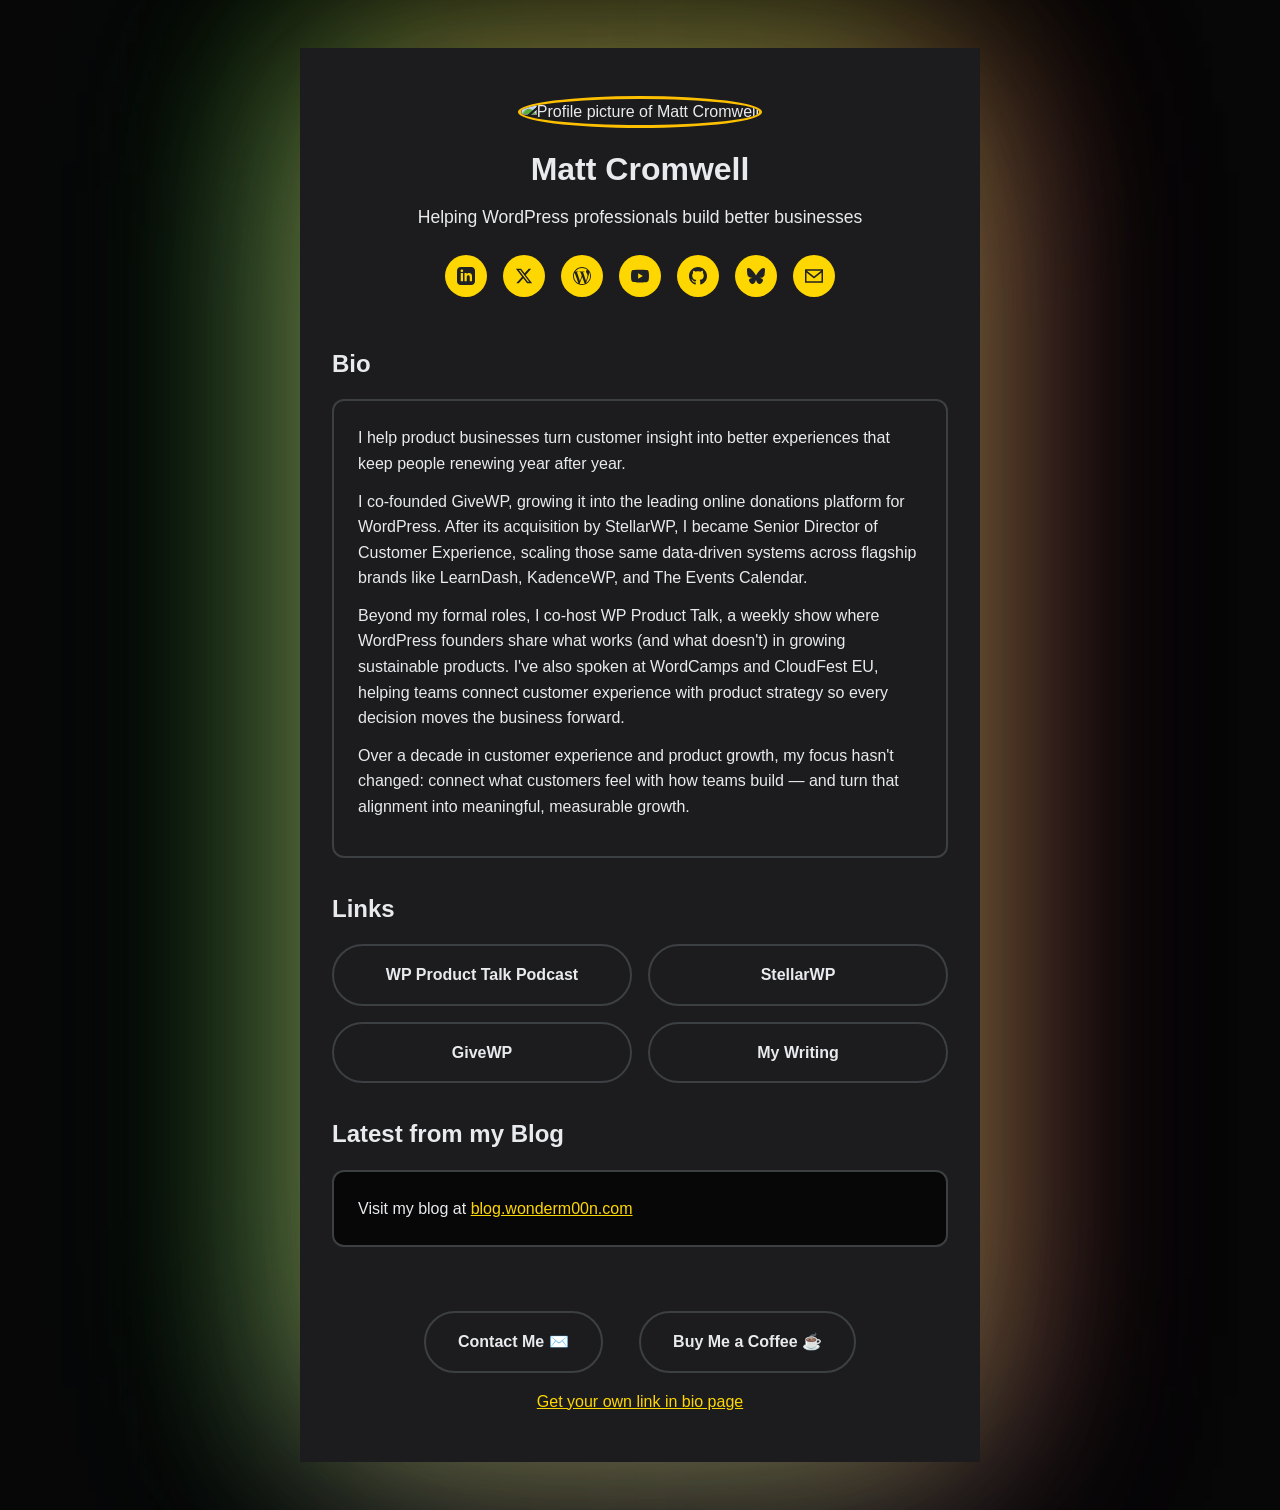
==== index.html @ 242f7da9 "Initial commit" ====
<!DOCTYPE html>
<html lang="en">
<head>
  <meta charset="UTF-8" />
  <meta name="viewport" content="width=device-width, initial-scale=1.0"/>
  <meta name="description" content="Personal bio site for Matt Cromwell - WordPress professional and entrepreneur" />
  <title id="page-title">Loading...</title>
  <style>
    /* Critical layout CSS */
    * {
      margin: 0;
      padding: 0;
      box-sizing: border-box;
    }
    
    .bio-container {
      max-width: 680px;
      margin: 3rem auto;
      padding: 2rem;
      display: flex;
      flex-direction: column;
      gap: 2rem;
      min-height: calc(100vh - 6rem);
    }
    
    .profile-header {
      text-align: center;
      padding: 1rem;
    }
    
    header #gravatar-image {
      width: 128px;
      height: 128px;
      border-radius: 50%;
      margin-bottom: 1rem;
    }
    
    .social-icons {
      display: flex;
      flex-wrap: wrap;
      justify-content: center;
      gap: 1rem;
      margin-top: 1rem;
    }
    
    .links-grid {
      display: flex;
      flex-wrap: wrap;
      gap: 1rem;
      justify-content: center;
    }
    
    .link-button {
      flex: 1 1 calc(33.333% - 1rem);
      min-width: 200px;
      max-width: 100%;
      box-sizing: border-box;
      text-align: center;
    }
    
    @media (max-width: 768px) {
      .bio-container {
        max-width: calc(100vw - 3rem);
        margin: 1.5rem;
        padding: 1rem;
        min-height: calc(100vh - 3rem);
      }
      
      .profile-image {
        width: 96px;
        height: 96px;
      }
      
      .links-grid {
        flex-direction: column;
      }
      
      .link-button {
        flex: 1 1 100%;
        min-width: 0;
      }
    }
  </style>
  <link rel="preload" href="styles/core.css" as="style">
  <link id="core-stylesheet" rel="stylesheet" href="styles/core.css" />
  <!-- Theme stylesheet will be injected by main.js -->
  <script src="crypto-js.min.js" defer></script>
  <script src="main.js" defer></script>

</head>
<body>
  <main class="bio-container" role="main">
    <header class="profile-header" role="banner">
      <img id="gravatar-image" alt="Profile picture of Matt Cromwell" class="hovercard" width="128" height="128" />
      <h1 id="profile-name" aria-label="Name"></h1>
      <p id="profile-tagline" class="tagline" aria-label="Tagline"></p>
      <nav class="social-icons" aria-label="Social media links">
        <!-- Social icons will be dynamically inserted here -->
      </nav>
    </header>

    <section class="bio" aria-label="Biography">
      <h2>Bio</h2>
      <div id="bio-text"><!-- Bio will be dynamically inserted here --></div>
    </section>

    <section id="link-section" class="link-section" aria-label="Quick links">
      <h2>Links</h2>
      <div class="links-grid"><!-- Links will be dynamically inserted here --></div>
    </section>

    <section class="blog-section" aria-label="Latest blog post">
      <h2>Latest from my Blog</h2>
      <div class="blog-post">
        <div class="post-content">
          <!-- Latest blog post will be dynamically inserted here -->
          <p>Loading latest post...</p>
        </div>
      </div>
    </section>

    <footer class="footer" role="contentinfo">
      <div class="footer-buttons">
        <a id="contact-button" href="#" class="support-button" aria-label="Contact Me"></a>
        <a id="support-button" href="#" class="support-button" aria-label="Support button"></a>
      </div>
      <div class="credits">
        <p><a href="https://github.com/mathetos/mathetos.github.io">Get your own link in bio page</a></p>
      </p>
      </div>
    </footer>
  </main>
  <script>
  (function() {
    function init() {
      if (typeof Gravatar === 'undefined') {
        return;
      }
      if (typeof Gravatar.init !== 'function') {
        return;
      }
      Gravatar.init('body');
    }
    if (document.readyState !== 'loading') {
      init();
    } else {
      document.addEventListener('DOMContentLoaded', init);
    }
  })();
  </script>
</body>
</html>
---- styles/core.css ----
/* Reset */
* {
    margin: 0;
    padding: 0;
    box-sizing: border-box;
}

body {
    font-family: -apple-system, BlinkMacSystemFont, 'Segoe UI', Roboto, Oxygen, Ubuntu, Cantarell, 'Open Sans', 'Helvetica Neue', sans-serif;
    line-height: 1.6;
    color: var(--text-color);
    background: var(--background-color);
}

.bio-container {
    max-width: 680px;
    margin: 3rem auto;
    padding: 2rem;
    display: flex;
    flex-direction: column;
    gap: 2rem;
    min-height: calc(100vh - 6rem);
    background: var(--background-color);
}

.profile-header {
    text-align: center;
    padding: 1rem;
}

#gravatar-image {
    width: 128px;
    height: 128px;
    border-radius: 50%;
    margin-bottom: 1rem;
}

h1 {
    font-size: 2rem;
    margin-bottom: 0.5rem;
}


h2 {
    margin-bottom: 1rem;
    font-size: 1.5rem;
}

.tagline {
    font-size: 1.1rem;
    margin-bottom: 1.5rem;
}

.social-icons {
    display: flex;
    flex-wrap: wrap;
    justify-content: center;
    gap: 1rem;
    margin-top: 1rem;
}

.social-icons a {
    text-decoration: none;
    transition: all 0.2s ease;
}

.social-icon {
    width: 24px;
    height: 24px;
    transition: all 0.2s ease;
}

.links-grid {
    display: flex;
    flex-wrap: wrap;
    gap: 1rem;
    justify-content: center;
}

.link-button {
    flex: 1 1 calc(33.333% - 1rem);
    min-width: 200px;
    max-width: 100%;
    box-sizing: border-box;
    text-align: center;
    text-decoration: none;
    color: var(--link-color);
    background: var(--button-bg-color);
    border: 1px solid var(--border-color);
}

.link-button:hover,
.link-button:focus {
    color: var(--button-hover-text-color);
    background: var(--button-hover-bg-color);
}

.bio {
    border-radius: 12px;
}

#bio-text {
    border-radius: 12px;
    padding: 1.5rem;
}

#bio-text p {
    color: var(--text-color);
    margin-bottom: 12px;
  }

.blog-post {
    padding: 1.5rem;
    border-radius: 12px;
}

.blog-post h3 {
    margin-bottom: 0.5rem;
}

.read-more {
    display: inline-block;
    margin-top: 1rem;
    text-decoration: none;
    font-weight: 500;
}

.footer {
    text-align: center;
    margin-top: auto;
    padding: 1rem;
    color: var(--text-color);
}

.footer div {
    margin: 1rem 0 0 0
}

.support-button {
    display: inline-block;
    padding: 0.8rem 1.5rem;
    border-radius: 25px;
    text-decoration: none;
    font-weight: 500;
    transition: all 0.2s ease;
    background: var(--button-bg-color);
    color: var(--button-text-color);
    margin: 0 1rem;
}

.support-button:hover {
    background: var(--button-hover-bg-color);
    color: var(--button-hover-text-color);
}

@media (max-width: 768px) {
    .bio-container {
        max-width: calc(100vw - 3rem);
        margin: 1.5rem;
        padding: 1rem;
        min-height: calc(100vh - 3rem);
    }
    
    #gravatar-image {
        width: 96px;
        height: 96px;
    }
    
    h1 {
        font-size: 1.75rem;
    }
    
    .tagline {
        font-size: 1rem;
    }
    .links-grid {
        flex-direction: column;
    }
    .link-button {
        flex: 1 1 100%;
        min-width: 0;
    }
} 

a {
    color: var(--link-color);
}
a:hover {
    color: var(--link-hover-color);
}
---- styles/core.css ----
/* Reset */
* {
    margin: 0;
    padding: 0;
    box-sizing: border-box;
}

body {
    font-family: -apple-system, BlinkMacSystemFont, 'Segoe UI', Roboto, Oxygen, Ubuntu, Cantarell, 'Open Sans', 'Helvetica Neue', sans-serif;
    line-height: 1.6;
    color: var(--text-color);
    background: var(--background-color);
}

.bio-container {
    max-width: 680px;
    margin: 3rem auto;
    padding: 2rem;
    display: flex;
    flex-direction: column;
    gap: 2rem;
    min-height: calc(100vh - 6rem);
    background: var(--background-color);
}

.profile-header {
    text-align: center;
    padding: 1rem;
}

#gravatar-image {
    width: 128px;
    height: 128px;
    border-radius: 50%;
    margin-bottom: 1rem;
}

h1 {
    font-size: 2rem;
    margin-bottom: 0.5rem;
}


h2 {
    margin-bottom: 1rem;
    font-size: 1.5rem;
}

.tagline {
    font-size: 1.1rem;
    margin-bottom: 1.5rem;
}

.social-icons {
    display: flex;
    flex-wrap: wrap;
    justify-content: center;
    gap: 1rem;
    margin-top: 1rem;
}

.social-icons a {
    text-decoration: none;
    transition: all 0.2s ease;
}

.social-icon {
    width: 24px;
    height: 24px;
    transition: all 0.2s ease;
}

.links-grid {
    display: flex;
    flex-wrap: wrap;
    gap: 1rem;
    justify-content: center;
}

.link-button {
    flex: 1 1 calc(33.333% - 1rem);
    min-width: 200px;
    max-width: 100%;
    box-sizing: border-box;
    text-align: center;
    text-decoration: none;
    color: var(--link-color);
    background: var(--button-bg-color);
    border: 1px solid var(--border-color);
}

.link-button:hover,
.link-button:focus {
    color: var(--button-hover-text-color);
    background: var(--button-hover-bg-color);
}

.bio {
    border-radius: 12px;
}

#bio-text {
    border-radius: 12px;
    padding: 1.5rem;
}

#bio-text p {
    color: var(--text-color);
    margin-bottom: 12px;
  }

.blog-post {
    padding: 1.5rem;
    border-radius: 12px;
}

.blog-post h3 {
    margin-bottom: 0.5rem;
}

.read-more {
    display: inline-block;
    margin-top: 1rem;
    text-decoration: none;
    font-weight: 500;
}

.footer {
    text-align: center;
    margin-top: auto;
    padding: 1rem;
    color: var(--text-color);
}

.footer div {
    margin: 1rem 0 0 0
}

.support-button {
    display: inline-block;
    padding: 0.8rem 1.5rem;
    border-radius: 25px;
    text-decoration: none;
    font-weight: 500;
    transition: all 0.2s ease;
    background: var(--button-bg-color);
    color: var(--button-text-color);
    margin: 0 1rem;
}

.support-button:hover {
    background: var(--button-hover-bg-color);
    color: var(--button-hover-text-color);
}

@media (max-width: 768px) {
    .bio-container {
        max-width: calc(100vw - 3rem);
        margin: 1.5rem;
        padding: 1rem;
        min-height: calc(100vh - 3rem);
    }
    
    #gravatar-image {
        width: 96px;
        height: 96px;
    }
    
    h1 {
        font-size: 1.75rem;
    }
    
    .tagline {
        font-size: 1rem;
    }
    .links-grid {
        flex-direction: column;
    }
    .link-button {
        flex: 1 1 100%;
        min-width: 0;
    }
} 

a {
    color: var(--link-color);
}
a:hover {
    color: var(--link-hover-color);
}
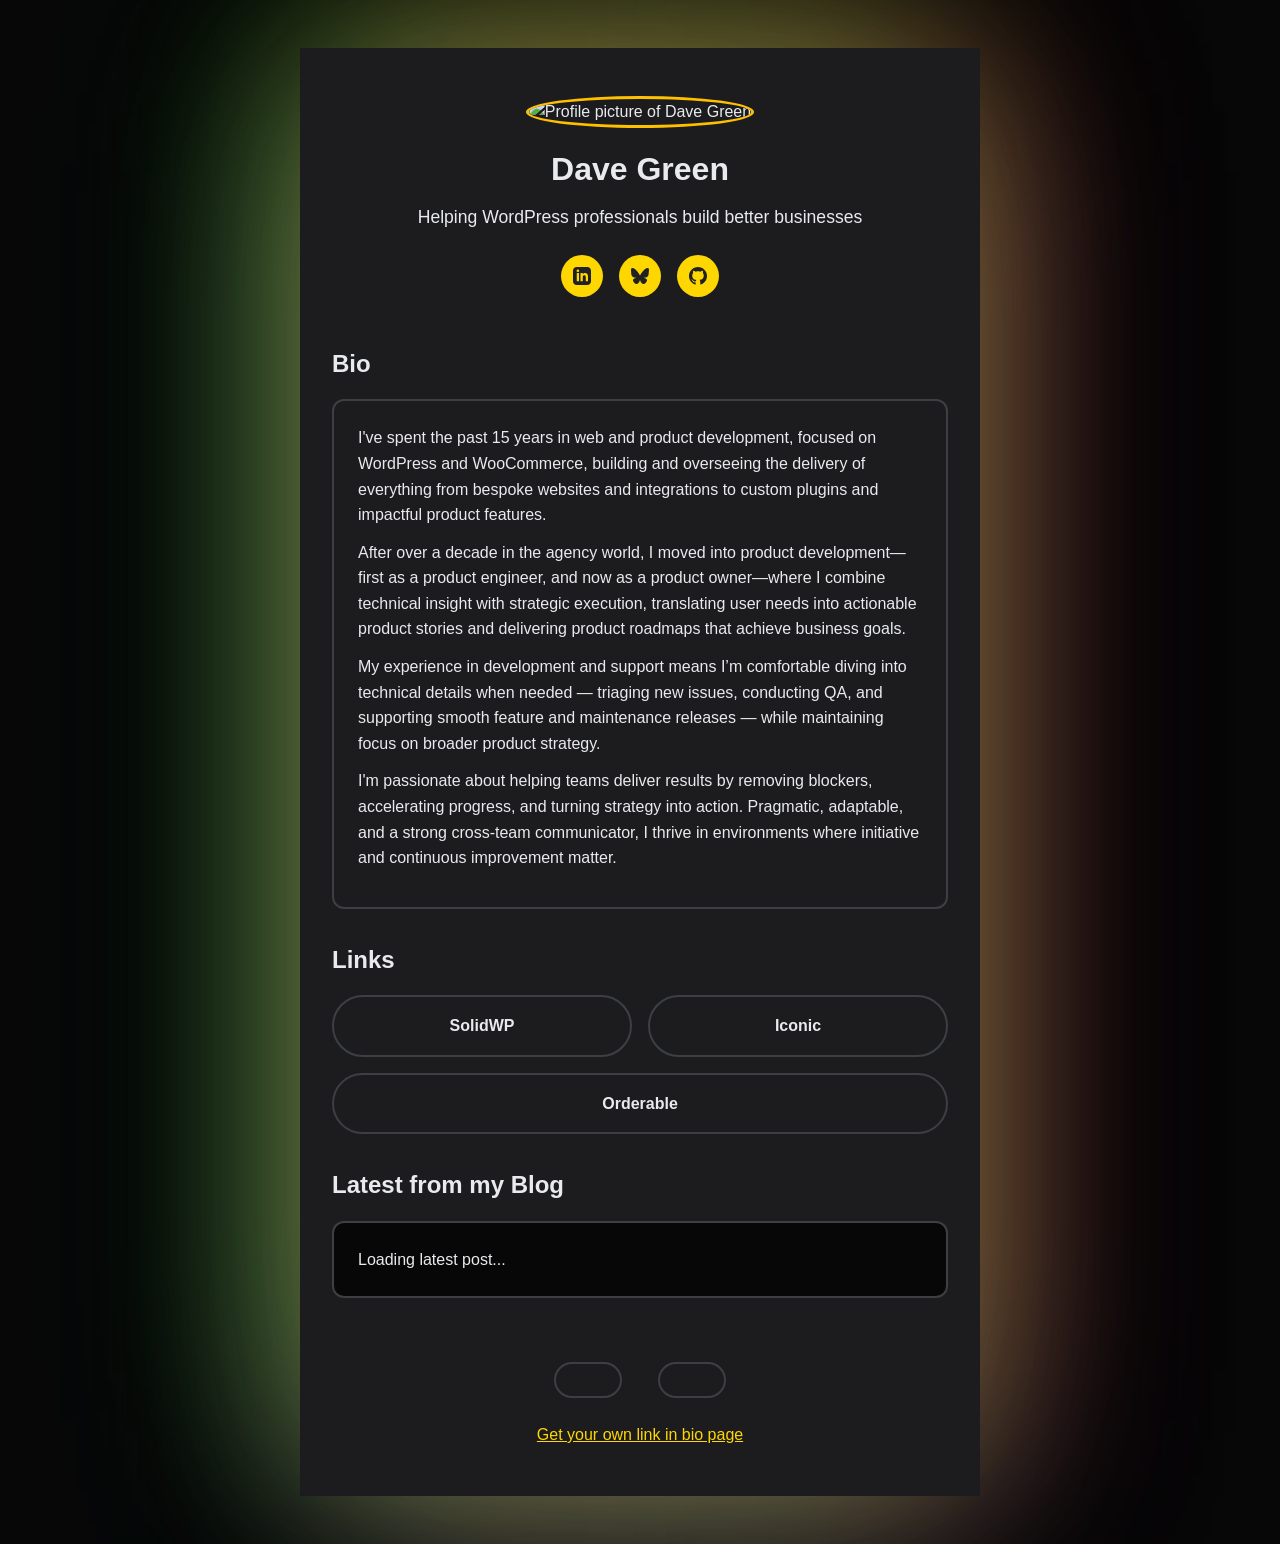
==== commit 54bda953: "Initial setup" ====
--- a/index.html
+++ b/index.html
@@ -3,7 +3,7 @@
 <head>
   <meta charset="UTF-8" />
   <meta name="viewport" content="width=device-width, initial-scale=1.0"/>
-  <meta name="description" content="Personal bio site for Matt Cromwell - WordPress professional and entrepreneur" />
+  <meta name="description" content="Personal bio site for Dave Green - Product Owner / Manager | Web, WordPress & WooCommerce" />
   <title id="page-title">Loading...</title>
   <style>
     /* Critical layout CSS */
@@ -91,7 +91,7 @@
 <body>
   <main class="bio-container" role="main">
     <header class="profile-header" role="banner">
-      <img id="gravatar-image" alt="Profile picture of Matt Cromwell" class="hovercard" width="128" height="128" />
+      <img id="gravatar-image" alt="Profile picture of Dave Green" class="hovercard" width="128" height="128" />
       <h1 id="profile-name" aria-label="Name"></h1>
       <p id="profile-tagline" class="tagline" aria-label="Tagline"></p>
       <nav class="social-icons" aria-label="Social media links">
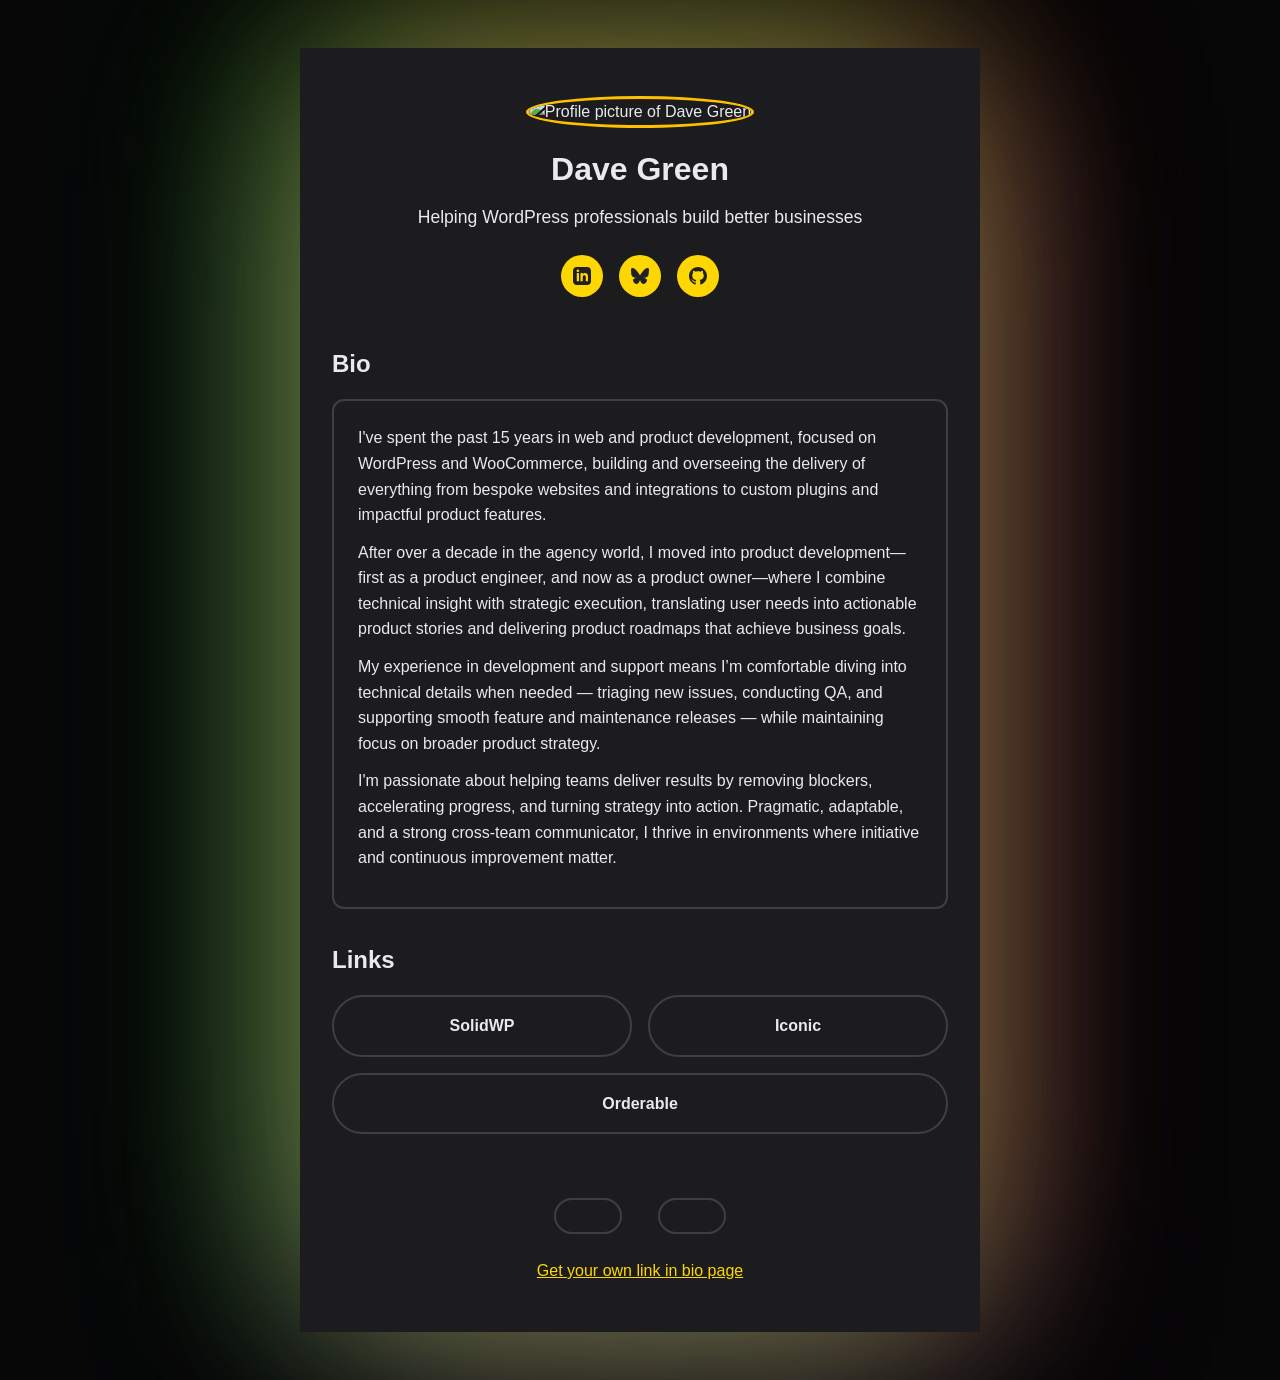
==== commit eb7e269f: "More tweaks" ====
--- a/index.html
+++ b/index.html
@@ -109,15 +109,14 @@
       <div class="links-grid"><!-- Links will be dynamically inserted here --></div>
     </section>
 
-    <section class="blog-section" aria-label="Latest blog post">
+    <!-- <section class="blog-section" aria-label="Latest blog post">
       <h2>Latest from my Blog</h2>
       <div class="blog-post">
         <div class="post-content">
-          <!-- Latest blog post will be dynamically inserted here -->
           <p>Loading latest post...</p>
         </div>
       </div>
-    </section>
+    </section> -->
 
     <footer class="footer" role="contentinfo">
       <div class="footer-buttons">
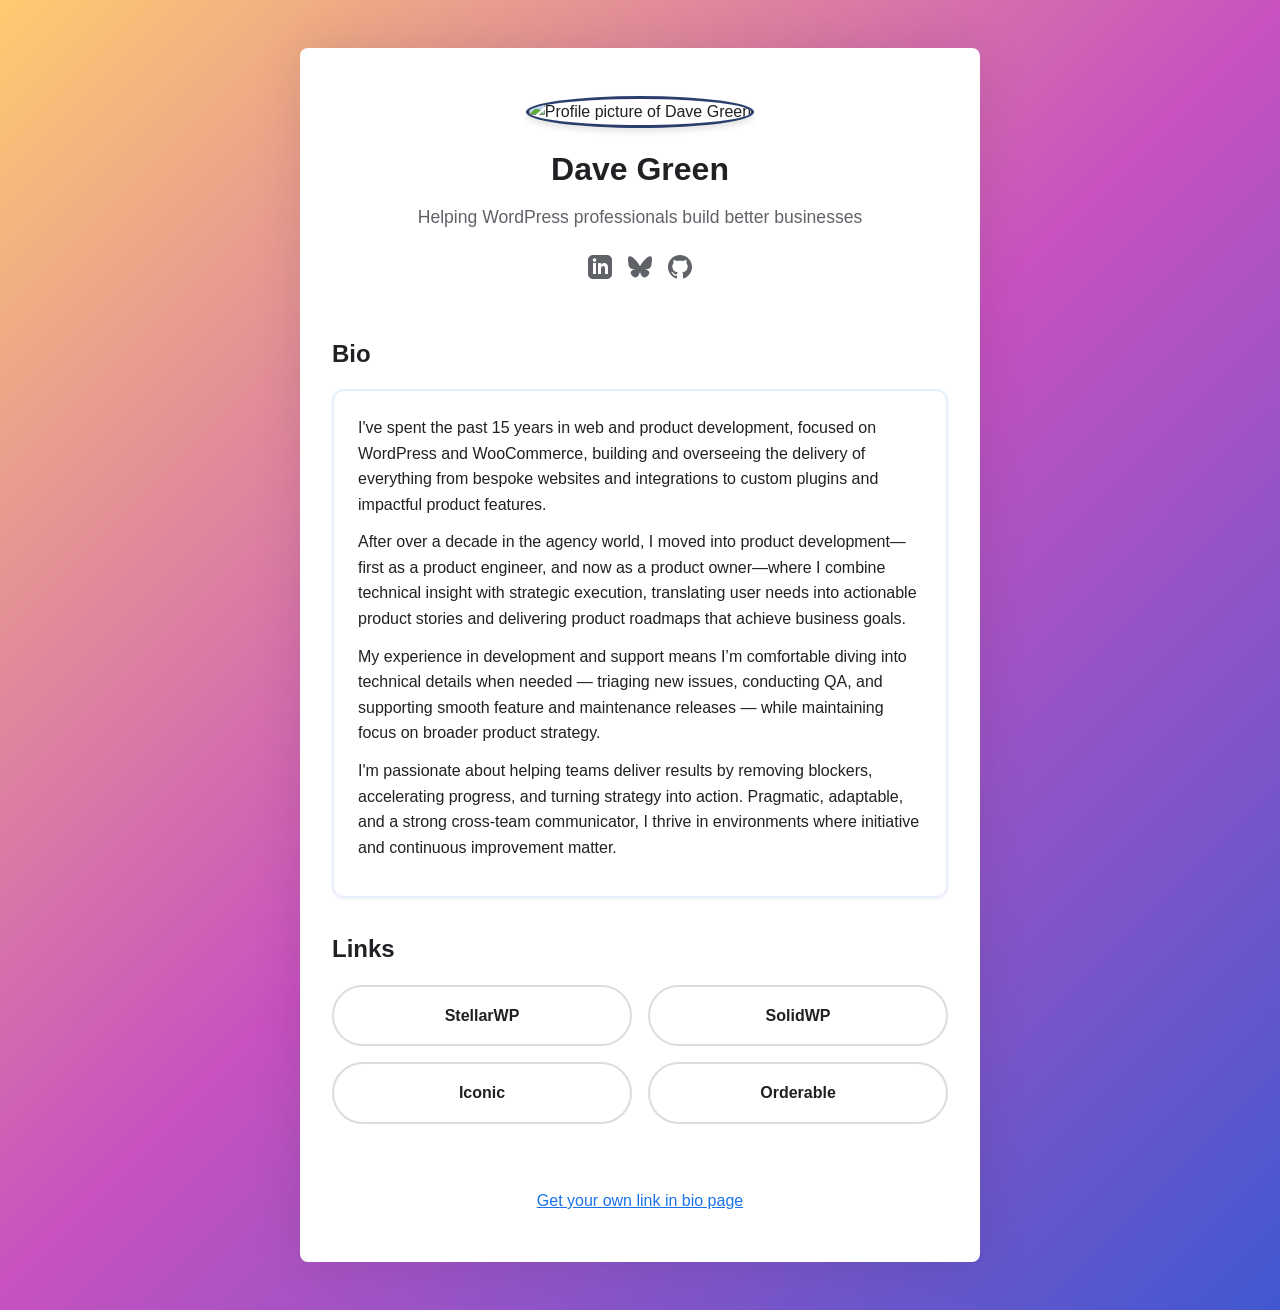
==== commit 5ffd617c: "Hide footer buttons" ====
--- a/index.html
+++ b/index.html
@@ -119,10 +119,10 @@
     </section> -->
 
     <footer class="footer" role="contentinfo">
-      <div class="footer-buttons">
+      <!-- <div class="footer-buttons">
         <a id="contact-button" href="#" class="support-button" aria-label="Contact Me"></a>
         <a id="support-button" href="#" class="support-button" aria-label="Support button"></a>
-      </div>
+      </div> -->
       <div class="credits">
         <p><a href="https://github.com/mathetos/mathetos.github.io">Get your own link in bio page</a></p>
       </p>
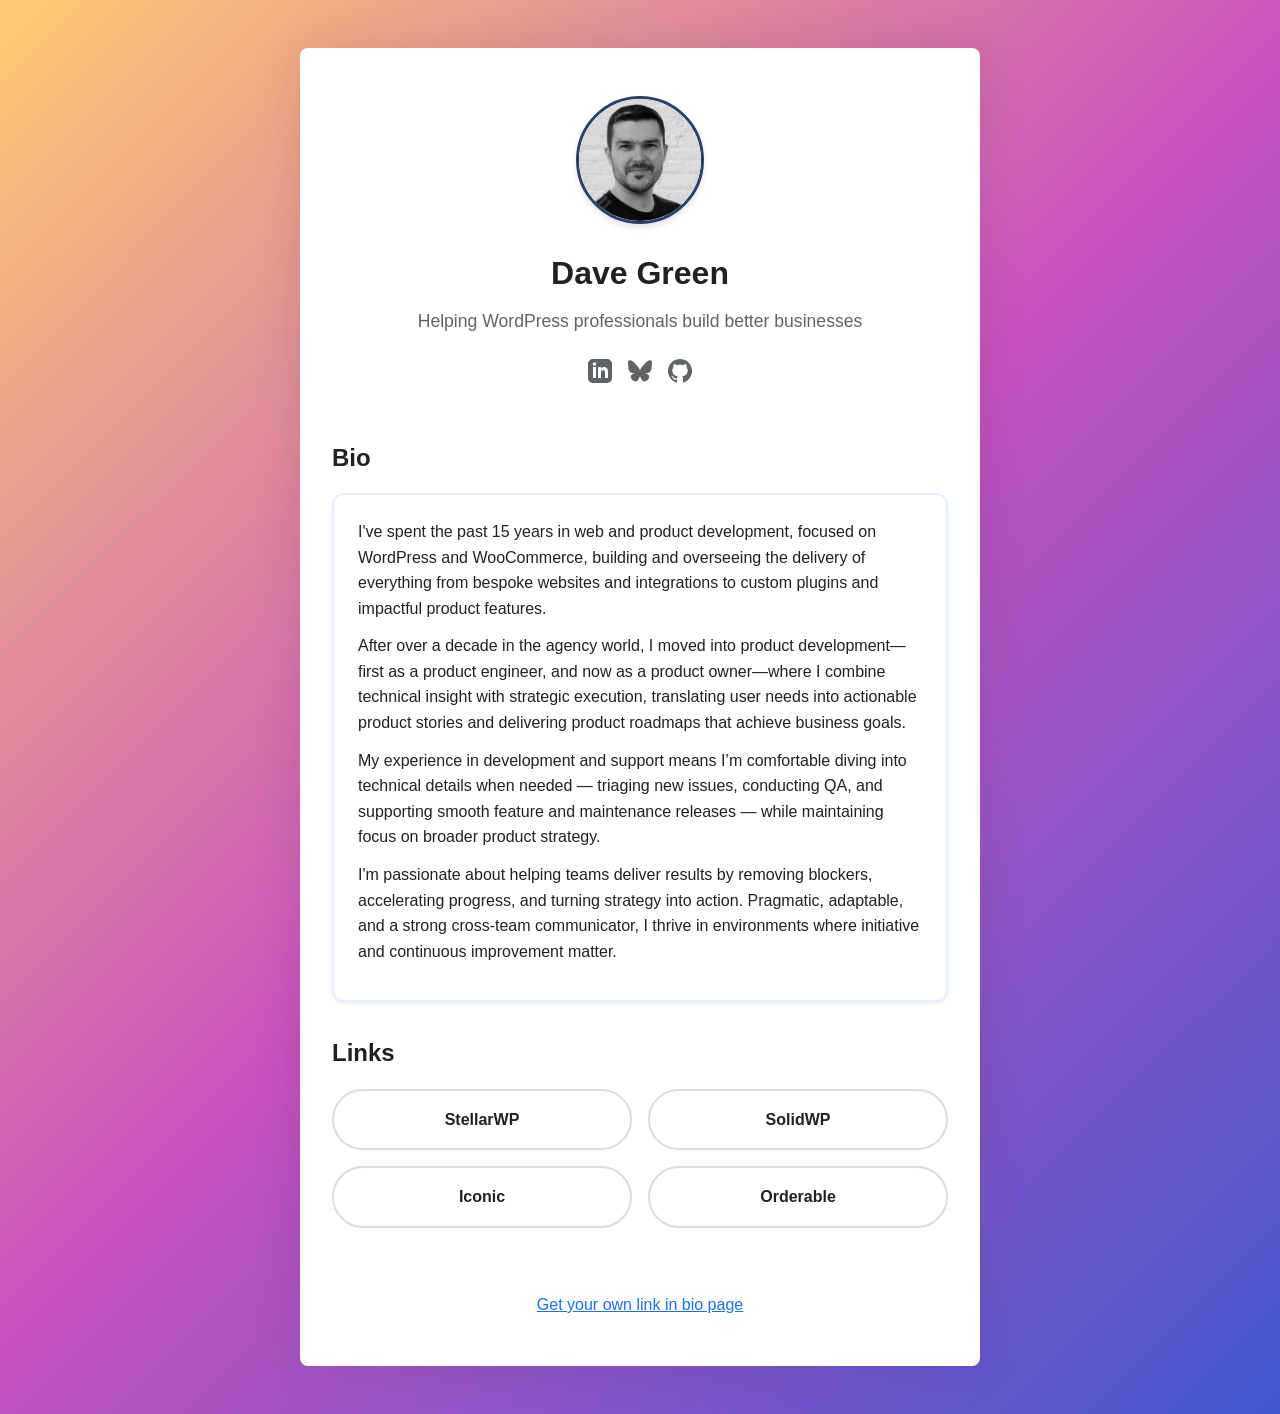
==== commit 7dcd2a44: "Derp" ====
--- a/index.html
+++ b/index.html
@@ -91,7 +91,7 @@
 <body>
   <main class="bio-container" role="main">
     <header class="profile-header" role="banner">
-      <img id="gravatar-image" alt="Profile picture of Dave Green" class="hovercard" width="128" height="128" />
+      <img id="gravatar-image" src="avatar.jpg" alt="Profile picture of Dave Green" class="hovercard" width="128" height="128" />
       <h1 id="profile-name" aria-label="Name"></h1>
       <p id="profile-tagline" class="tagline" aria-label="Tagline"></p>
       <nav class="social-icons" aria-label="Social media links">
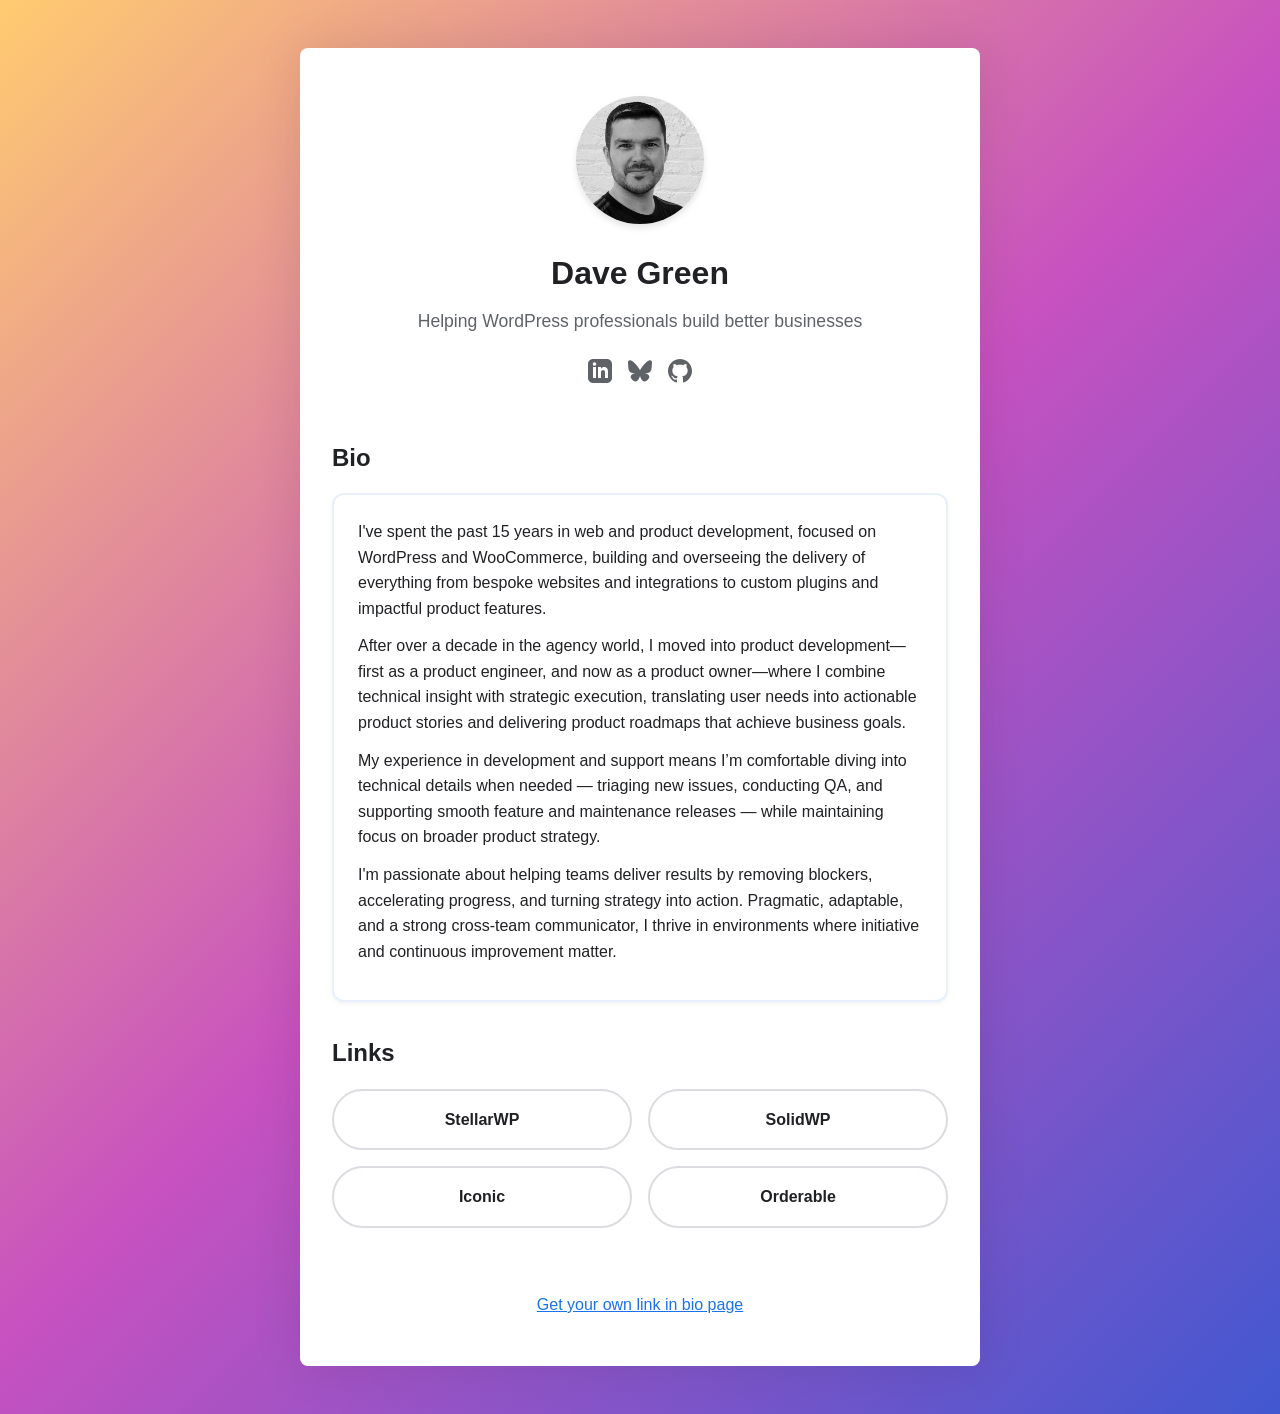
==== commit d8fa154c: "More tweaks" ====
--- a/index.html
+++ b/index.html
@@ -125,21 +125,15 @@
       </div> -->
       <div class="credits">
         <p><a href="https://github.com/mathetos/mathetos.github.io">Get your own link in bio page</a></p>
-      </p>
       </div>
     </footer>
   </main>
   <script>
   (function() {
     function init() {
-      if (typeof Gravatar === 'undefined') {
-        return;
-      }
-      if (typeof Gravatar.init !== 'function') {
-        return;
-      }
-      Gravatar.init('body');
+      console.log('Page initialized');
     }
+
     if (document.readyState !== 'loading') {
       init();
     } else {
